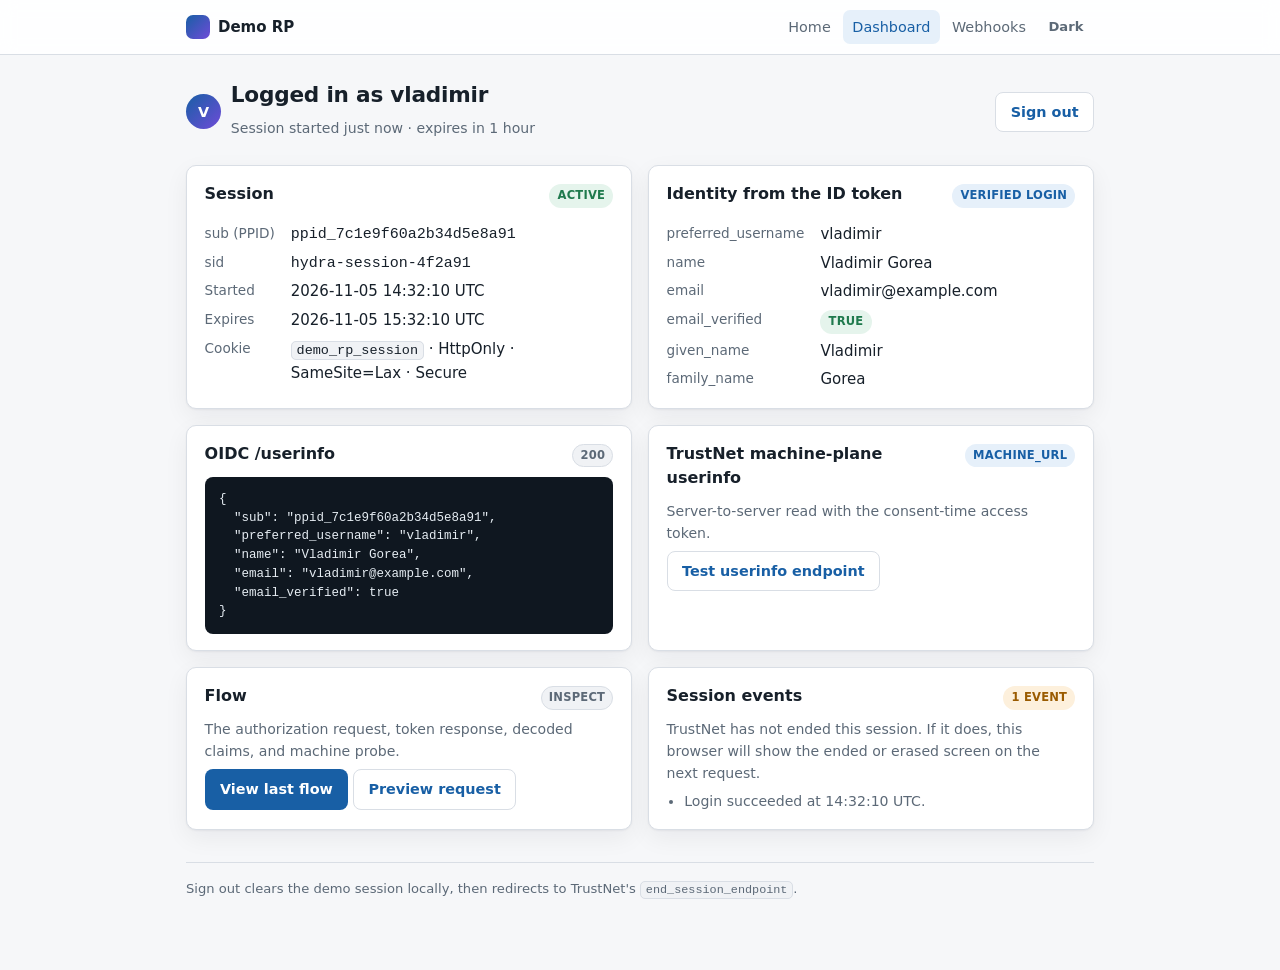
==== _DESIGN/screens/account-dashboard.html @ 82edc31d "new style and user dashboard" ====
<!doctype html>
<html lang="en" data-theme="light">
<head>
  <meta charset="utf-8">
  <meta name="viewport" content="width=device-width, initial-scale=1">
  <title>Demo RP — account</title>
  <link rel="stylesheet" href="../styles.css">
  <script src="../design.js" defer></script>
</head>
<body>
  <header class="topbar">
    <div class="topbar-inner">
      <a class="brand" href="../index.html"><span class="brand-mark" aria-hidden="true"></span> Demo RP</a>
      <nav class="nav" aria-label="Main">
        <a href="home.html">Home</a>
        <a href="account-dashboard.html" aria-current="page">Dashboard</a>
        <a href="webhook-log.html">Webhooks</a>
        <button class="btn ghost small" type="button" data-theme-toggle>Dark</button>
      </nav>
    </div>
  </header>

  <main class="wrap">
    <section class="page-head">
      <div class="row spread">
        <div class="row">
          <span class="avatar" aria-hidden="true">V</span>
          <div>
            <h1>Logged in as vladimir</h1>
            <p class="muted">Session started just now · expires in 1 hour</p>
          </div>
        </div>
        <a class="btn secondary" href="home.html">Sign out</a>
      </div>
    </section>

    <div class="grid two">
      <section class="card">
        <div class="card-head"><h2>Session</h2><span class="badge ok">active</span></div>
        <dl class="kv">
          <dt>sub (PPID)</dt><dd class="mono">ppid_7c1e9f60a2b34d5e8a91</dd>
          <dt>sid</dt><dd class="mono">hydra-session-4f2a91</dd>
          <dt>Started</dt><dd>2026-11-05 14:32:10 UTC</dd>
          <dt>Expires</dt><dd>2026-11-05 15:32:10 UTC</dd>
          <dt>Cookie</dt><dd><code>demo_rp_session</code> · HttpOnly · SameSite=Lax · Secure</dd>
        </dl>
      </section>

      <section class="card">
        <div class="card-head"><h2>Identity from the ID token</h2><span class="badge accent">verified login</span></div>
        <dl class="kv">
          <dt>preferred_username</dt><dd>vladimir</dd>
          <dt>name</dt><dd>Vladimir Gorea</dd>
          <dt>email</dt><dd>vladimir@example.com</dd>
          <dt>email_verified</dt><dd><span class="badge ok">true</span></dd>
          <dt>given_name</dt><dd>Vladimir</dd>
          <dt>family_name</dt><dd>Gorea</dd>
        </dl>
      </section>
    </div>

    <div class="grid two" style="margin-top:1rem">
      <section class="card">
        <div class="card-head"><h2>OIDC /userinfo</h2><span class="badge">200</span></div>
        <pre>{
  "sub": "ppid_7c1e9f60a2b34d5e8a91",
  "preferred_username": "vladimir",
  "name": "Vladimir Gorea",
  "email": "vladimir@example.com",
  "email_verified": true
}</pre>
      </section>

      <section class="card">
        <div class="card-head"><h2>TrustNet machine-plane userinfo</h2><span class="badge accent">MACHINE_URL</span></div>
        <p class="muted">Server-to-server read with the consent-time access token.</p>
        <button class="btn secondary" type="button" data-probe="probe-result">Test userinfo endpoint</button>
        <div id="probe-result" hidden>
          <dl class="kv" style="margin-top:.8rem">
            <dt>Request</dt><dd class="mono">GET /api/rp/v1/userinfo</dd>
            <dt>Status</dt><dd><span class="badge ok">200</span></dd>
          </dl>
          <pre>{
  "sub": "ppid_7c1e9f60a2b34d5e8a91",
  "claims": { "email": "vladimir@example.com" }
}</pre>
        </div>
      </section>
    </div>

    <div class="grid two" style="margin-top:1rem">
      <section class="card">
        <div class="card-head"><h2>Flow</h2><span class="badge">inspect</span></div>
        <p class="muted">The authorization request, token response, decoded claims, and machine probe.</p>
        <a class="btn" href="flow-result.html">View last flow</a>
        <a class="btn secondary" href="auth-preview.html">Preview request</a>
      </section>

      <section class="card">
        <div class="card-head"><h2>Session events</h2><span class="badge warn">1 event</span></div>
        <p class="muted">TrustNet has not ended this session. If it does, this browser
          will show the ended or erased screen on the next request.</p>
        <ul class="muted" style="margin:.4rem 0 0;padding-left:1.1rem">
          <li>Login succeeded at 14:32:10 UTC.</li>
        </ul>
      </section>
    </div>

    <p class="footer-note">Sign out clears the demo session locally, then redirects to
      TrustNet's <code>end_session_endpoint</code>.</p>
  </main>
</body>
</html>
---- _DESIGN/styles.css ----
:root {
  --bg: #f6f7f9;
  --surface: #ffffff;
  --surface-2: #f0f2f5;
  --border: #d9dee5;
  --text: #17202a;
  --muted: #5c6977;
  --accent: #185fa5;
  --accent-ink: #ffffff;
  --accent-soft: #e6f0fa;
  --ok: #1f7a4d;
  --ok-soft: #e5f4ec;
  --warn: #9a5b00;
  --warn-soft: #fdf0dc;
  --danger: #a12a2a;
  --danger-soft: #fbe8e8;
  --code-bg: #0f1720;
  --code-ink: #e6edf3;
  --radius: 10px;
  --shadow: 0 1px 2px rgba(16, 24, 40, 0.05), 0 8px 24px rgba(16, 24, 40, 0.06);
  --max: 940px;
}

[data-theme="dark"] {
  --bg: #0e141b;
  --surface: #161e27;
  --surface-2: #1d2731;
  --border: #2b3743;
  --text: #e8edf2;
  --muted: #9aa8b6;
  --accent: #6ea8e6;
  --accent-ink: #08131f;
  --accent-soft: #1b2c3f;
  --ok: #6fd3a0;
  --ok-soft: #183226;
  --warn: #f0c273;
  --warn-soft: #33280f;
  --danger: #f08a8a;
  --danger-soft: #3a1c1c;
  --code-bg: #070b10;
  --code-ink: #d7e1ea;
  --shadow: 0 1px 2px rgba(0, 0, 0, 0.4), 0 10px 30px rgba(0, 0, 0, 0.35);
}

* { box-sizing: border-box; }

html { color-scheme: light dark; }

body {
  margin: 0;
  background: var(--bg);
  color: var(--text);
  font: 15px/1.55 ui-sans-serif, system-ui, -apple-system, "Segoe UI", Roboto,
    "Helvetica Neue", Arial, sans-serif;
  -webkit-font-smoothing: antialiased;
}

a { color: var(--accent); text-underline-offset: 2px; }

h1 { font-size: 1.35rem; margin: 0 0 .35rem; letter-spacing: -.01em; }
h2 { font-size: 1rem; margin: 0 0 .6rem; }
h3 { font-size: .9rem; margin: 0 0 .4rem; }
p { margin: .4rem 0; }

.topbar {
  position: sticky;
  top: 0;
  z-index: 10;
  background: color-mix(in srgb, var(--surface) 88%, transparent);
  backdrop-filter: blur(8px);
  border-bottom: 1px solid var(--border);
}

.topbar-inner {
  max-width: var(--max);
  margin: 0 auto;
  padding: .65rem 1rem;
  display: flex;
  align-items: center;
  gap: 1rem;
}

.brand {
  display: inline-flex;
  align-items: center;
  gap: .5rem;
  font-weight: 700;
  color: var(--text);
  text-decoration: none;
  white-space: nowrap;
}

.brand-mark {
  width: 1.5rem;
  height: 1.5rem;
  border-radius: 7px;
  background: linear-gradient(135deg, var(--accent), #6f4bd8);
  display: inline-block;
}

.nav {
  display: flex;
  gap: .15rem;
  margin-left: auto;
  flex-wrap: wrap;
}

.nav a {
  color: var(--muted);
  text-decoration: none;
  padding: .35rem .6rem;
  border-radius: 7px;
  font-size: .9rem;
}

.nav a:hover, .nav a[aria-current="page"] {
  background: var(--accent-soft);
  color: var(--accent);
}

.wrap {
  max-width: var(--max);
  margin: 0 auto;
  padding: 1.4rem 1rem 4rem;
}

.page-head { margin: 0 0 1.2rem; }
.page-head .muted { max-width: 62ch; }

.muted { color: var(--muted); font-size: .88rem; }
.lede { max-width: 65ch; color: var(--muted); }
.hint { color: var(--muted); font-size: .82rem; margin: .1rem 0 .6rem; }
.mono { font-family: ui-monospace, SFMono-Regular, Menlo, Consolas, monospace; }
.nowrap { white-space: nowrap; }

.grid { display: grid; gap: 1rem; }
.grid.two { grid-template-columns: repeat(2, minmax(0, 1fr)); }
.grid.three { grid-template-columns: repeat(3, minmax(0, 1fr)); }

.card {
  background: var(--surface);
  border: 1px solid var(--border);
  border-radius: var(--radius);
  padding: 1rem 1.1rem;
  box-shadow: var(--shadow);
}
.card > :first-child { margin-top: 0; }
.card > :last-child { margin-bottom: 0; }

.card-head {
  display: flex;
  align-items: baseline;
  justify-content: space-between;
  gap: .75rem;
  margin-bottom: .6rem;
}
.card-head h2 { margin: 0; }

.kv { display: grid; grid-template-columns: max-content 1fr; gap: .35rem 1rem; }
.kv dt { color: var(--muted); font-size: .85rem; }
.kv dd { margin: 0; overflow-wrap: anywhere; }

.row { display: flex; gap: .6rem; align-items: center; flex-wrap: wrap; }
.spread { justify-content: space-between; }
.stack > * + * { margin-top: .75rem; }

.btn {
  display: inline-flex;
  align-items: center;
  justify-content: center;
  gap: .4rem;
  font: inherit;
  font-weight: 600;
  font-size: .9rem;
  padding: .5rem .9rem;
  border-radius: 8px;
  border: 1px solid transparent;
  background: var(--accent);
  color: var(--accent-ink);
  cursor: pointer;
  text-decoration: none;
}
.btn:hover { filter: brightness(1.07); }
.btn.secondary {
  background: var(--surface);
  color: var(--accent);
  border-color: var(--border);
}
.btn.secondary:hover { background: var(--accent-soft); }
.btn.ghost { background: transparent; color: var(--muted); border-color: transparent; }
.btn.small { padding: .3rem .6rem; font-size: .82rem; }
.btn.danger { background: var(--danger); color: #fff; }

.badge {
  display: inline-block;
  font-size: .72rem;
  font-weight: 700;
  letter-spacing: .02em;
  text-transform: uppercase;
  padding: .12rem .45rem;
  border-radius: 999px;
  background: var(--surface-2);
  color: var(--muted);
  border: 1px solid var(--border);
}
.badge.ok { background: var(--ok-soft); color: var(--ok); border-color: transparent; }
.badge.warn { background: var(--warn-soft); color: var(--warn); border-color: transparent; }
.badge.danger { background: var(--danger-soft); color: var(--danger); border-color: transparent; }
.badge.accent { background: var(--accent-soft); color: var(--accent); border-color: transparent; }

pre, .code {
  background: var(--code-bg);
  color: var(--code-ink);
  padding: .8rem .9rem;
  border-radius: 8px;
  overflow: auto;
  font: 12.5px/1.5 ui-monospace, SFMono-Regular, Menlo, Consolas, monospace;
  margin: .5rem 0 0;
}
code { font-family: ui-monospace, SFMono-Regular, Menlo, Consolas, monospace; font-size: .9em; }
:not(pre) > code {
  background: var(--surface-2);
  border: 1px solid var(--border);
  border-radius: 5px;
  padding: .05rem .3rem;
}

.notice {
  border-left: 3px solid var(--accent);
  background: var(--accent-soft);
  color: var(--text);
  padding: .6rem .8rem;
  border-radius: 0 7px 7px 0;
  font-size: .9rem;
}
.notice.warn { border-color: var(--warn); background: var(--warn-soft); }
.notice.danger { border-color: var(--danger); background: var(--danger-soft); }

fieldset {
  border: 1px solid var(--border);
  border-radius: var(--radius);
  padding: .75rem .9rem;
  margin: 0;
}
legend { font-size: .82rem; font-weight: 700; color: var(--muted); padding: 0 .35rem; }

.checks { display: grid; grid-template-columns: repeat(auto-fill, minmax(11rem, 1fr)); gap: .2rem .9rem; }
.check { display: flex; gap: .45rem; align-items: center; font-size: .88rem; }
.check input { width: auto; margin: 0; }

label { font-size: .85rem; font-weight: 600; }
textarea, input[type="text"] {
  width: 100%;
  padding: .55rem .65rem;
  border: 1px solid var(--border);
  border-radius: 8px;
  background: var(--surface);
  color: var(--text);
  font: inherit;
  font-size: .88rem;
  margin-top: .3rem;
}
textarea { resize: vertical; }
:focus-visible { outline: 2px solid var(--accent); outline-offset: 2px; }

.sr-only {
  position: absolute;
  width: 1px;
  height: 1px;
  padding: 0;
  margin: -1px;
  overflow: hidden;
  clip: rect(0, 0, 0, 0);
  white-space: nowrap;
  border: 0;
}

table { width: 100%; border-collapse: collapse; font-size: .85rem; }
th, td { text-align: left; padding: .5rem .4rem; border-bottom: 1px solid var(--border); vertical-align: top; }
th { color: var(--muted); font-size: .75rem; text-transform: uppercase; letter-spacing: .03em; }
tbody tr:last-child td { border-bottom: 0; }

.empty {
  text-align: center;
  color: var(--muted);
  padding: 2rem 1rem;
  border: 1px dashed var(--border);
  border-radius: var(--radius);
}

.catalogue { display: grid; grid-template-columns: repeat(auto-fill, minmax(250px, 1fr)); gap: 1rem; }
.catalogue .card h2 { font-size: 1rem; }
.catalogue .card p { margin: 0; }
.catalogue a.card { color: inherit; text-decoration: none; display: block; }
.catalogue a.card:hover { border-color: var(--accent); }

.hero { padding: 1rem 0 .4rem; }
.hero h1 { font-size: 1.6rem; }
.hero p { max-width: 65ch; color: var(--muted); }

.avatar {
  width: 2.2rem;
  height: 2.2rem;
  border-radius: 50%;
  background: linear-gradient(135deg, var(--accent), #6f4bd8);
  color: #fff;
  display: inline-flex;
  align-items: center;
  justify-content: center;
  font-weight: 700;
  font-size: .9rem;
}

.dl-inline { display: flex; flex-wrap: wrap; gap: .4rem; }
.pill {
  display: inline-block;
  background: var(--surface-2);
  border: 1px solid var(--border);
  border-radius: 999px;
  padding: .1rem .5rem;
  font-size: .78rem;
}

.footer-note {
  margin-top: 2rem;
  padding-top: 1rem;
  border-top: 1px solid var(--border);
  color: var(--muted);
  font-size: .82rem;
}

/* Home screen — indigo workbench */

.home-shell {
  --hp-accent: #4f46e5;
  --hp-accent-2: #6366f1;
  --hp-accent-3: #8b5cf6;
  --hp-accent-soft: #eef2ff;
  --hp-accent-border: #c7d2fe;
  --hp-accent-ink: #312e81;
  --hp-card: #ffffff;
  --hp-soft: #f8fafc;
  --hp-page: #f8fafc;
  --hp-border: #e2e8f0;
  --hp-border-strong: #cbd5e1;
  --hp-text: #0f172a;
  --hp-muted: #64748b;
  --hp-code-bg: #020617;
  --hp-code-bar: #0f172a;
  --hp-code-border: #1e293b;
  --hp-code-text: #c7d2fe;
  --hp-shadow: 0 1px 2px rgba(15, 23, 42, .04), 0 12px 32px -14px rgba(79, 70, 229, .28);
  --hp-radius: 16px;
  background:
    radial-gradient(38rem 30rem at 82% -6%, color-mix(in srgb, var(--hp-accent-2) 18%, transparent), transparent 70%),
    radial-gradient(34rem 26rem at -8% 38%, color-mix(in srgb, var(--hp-accent-3) 14%, transparent), transparent 70%),
    radial-gradient(30rem 24rem at 92% 92%, color-mix(in srgb, #0ea5e9 12%, transparent), transparent 70%),
    var(--hp-page);
  background-attachment: fixed;
}

[data-theme="dark"] .home-shell {
  --hp-accent: #818cf8;
  --hp-accent-2: #a5b4fc;
  --hp-accent-3: #c4b5fd;
  --hp-accent-soft: #1e1b4b;
  --hp-accent-border: #3730a3;
  --hp-accent-ink: #e0e7ff;
  --hp-card: #111827;
  --hp-soft: #0f172a;
  --hp-page: #0b1220;
  --hp-border: #263244;
  --hp-border-strong: #37465a;
  --hp-text: #e8edf2;
  --hp-muted: #94a3b8;
  --hp-shadow: 0 1px 2px rgba(0, 0, 0, .45), 0 18px 42px -18px rgba(0, 0, 0, .7);
}

.home-shell .topbar {
  background: color-mix(in srgb, var(--hp-card) 84%, transparent);
  border-bottom-color: var(--hp-border);
}
.home-shell .topbar-inner,
.home-shell .wrap { max-width: 980px; }
.home-shell .brand { color: var(--hp-text); }
.home-shell .brand-mark {
  background: linear-gradient(135deg, var(--hp-accent), var(--hp-accent-3));
  box-shadow: 0 6px 16px -4px color-mix(in srgb, var(--hp-accent) 55%, transparent);
}
.home-shell .nav a { color: var(--hp-muted); }
.home-shell .nav a:hover { background: var(--hp-soft); color: var(--hp-text); }
.home-shell .nav a[aria-current="page"] {
  background: var(--hp-accent-soft);
  color: var(--hp-accent);
  border: 1px solid var(--hp-accent-border);
}
.home-shell .btn.ghost { color: var(--hp-muted); }
.home-shell .btn.ghost:hover { background: var(--hp-soft); color: var(--hp-text); }

.home-page { padding-top: 2.4rem; }
.home-page .page-head { margin-bottom: 2rem; }
.home-page .eyebrow {
  display: flex;
  align-items: center;
  gap: .55rem;
  margin: 0 0 .55rem;
  color: var(--hp-accent);
  font: 600 .72rem/1.3 ui-monospace, SFMono-Regular, Menlo, Consolas, monospace;
  letter-spacing: .09em;
  text-transform: uppercase;
}
.home-page .eyebrow::before {
  content: "";
  width: .5rem;
  height: .5rem;
  border-radius: 50%;
  background: #10b981;
  box-shadow: 0 0 0 4px color-mix(in srgb, #10b981 20%, transparent);
}
.home-page h1 {
  margin: 0 0 .65rem;
  font-size: 2rem;
  font-weight: 800;
  letter-spacing: -.03em;
  color: var(--hp-text);
}
.home-page .lede {
  max-width: 760px;
  margin: 0 0 1rem;
  color: var(--hp-muted);
  font-size: .95rem;
  line-height: 1.65;
}

.home-page .meta-pills {
  display: flex;
  flex-wrap: wrap;
  align-items: center;
  gap: .5rem;
  margin: 0 0 1rem;
  padding: .75rem;
  background: var(--hp-card);
  border: 1px solid var(--hp-border);
  border-radius: 12px;
  box-shadow: 0 1px 2px rgba(15, 23, 42, .04);
}
.home-page .meta-pill {
  display: inline-flex;
  align-items: center;
  gap: .45rem;
  padding: .28rem .6rem;
  background: var(--hp-soft);
  border: 1px solid var(--hp-border);
  border-radius: 7px;
}
.home-page .meta-label { color: var(--hp-muted); font-weight: 600; font-size: .72rem; }
.home-page .meta-pill code {
  padding: 0;
  border: 0;
  background: transparent;
  color: var(--hp-accent-ink);
  font-size: .72rem;
}
.home-page .meta-sep { color: var(--hp-border-strong); }

.home-page .notice {
  display: flex;
  align-items: center;
  gap: .7rem;
  margin: 0;
  padding: .8rem 1rem;
  border: 1px solid var(--hp-accent-border);
  background: linear-gradient(90deg, var(--hp-accent-soft), var(--hp-soft) 60%, var(--hp-accent-soft));
  color: var(--hp-text);
  border-radius: 12px;
  font-size: .86rem;
}
.home-page .notice-icon {
  flex: 0 0 auto;
  display: inline-flex;
  align-items: center;
  justify-content: center;
  width: 1.6rem;
  height: 1.6rem;
  border-radius: 8px;
  background: var(--hp-accent);
  color: #fff;
  font: 700 .8rem/1 ui-serif, Georgia, serif;
}

.home-page .panel {
  position: relative;
  background: var(--hp-card);
  border: 1px solid var(--hp-border);
  border-radius: var(--hp-radius);
  padding: 1.15rem 1.35rem 1.3rem;
  box-shadow: var(--hp-shadow);
  transition: border-color .2s ease;
}
.home-page .panel:hover { border-color: var(--hp-border-strong); }
.home-page .panel-head {
  display: flex;
  align-items: center;
  justify-content: space-between;
  gap: 1rem;
  margin: 0 0 .55rem;
  padding: 0 0 .7rem;
  border-bottom: 1px solid var(--hp-border);
}
.home-page .panel-title {
  display: flex;
  align-items: center;
  gap: .55rem;
  font-size: .76rem;
  font-weight: 800;
  letter-spacing: .09em;
  text-transform: uppercase;
  color: var(--hp-text);
}
.home-page .panel-title::before {
  content: "";
  width: .28rem;
  height: 1rem;
  border-radius: 999px;
  background: var(--hp-accent);
}
.home-page .panel-badge,
.home-page .panel-meta {
  font: 500 .68rem/1 ui-monospace, SFMono-Regular, Menlo, Consolas, monospace;
}
.home-page .panel-badge {
  padding: .28rem .45rem;
  border-radius: 6px;
  background: var(--hp-accent-soft);
  border: 1px solid var(--hp-accent-border);
  color: var(--hp-accent);
}
.home-page .panel-meta { color: var(--hp-muted); }
.home-page .hint { margin: .1rem 0 .9rem; color: var(--hp-muted); font-size: .8rem; }

.home-page .tile {
  display: flex;
  align-items: center;
  gap: .6rem;
  padding: .6rem .7rem;
  border: 1px solid var(--hp-border);
  border-radius: 9px;
  background: var(--hp-soft);
  color: var(--hp-text);
  font-family: ui-monospace, SFMono-Regular, Menlo, Consolas, monospace;
  font-size: .76rem;
  font-weight: 500;
  cursor: pointer;
  transition: background-color .15s ease, border-color .15s ease, color .15s ease;
}
.home-page .tile:hover {
  border-color: var(--hp-accent-border);
  background: color-mix(in srgb, var(--hp-accent-soft) 55%, var(--hp-card));
}
.home-page .tile:has(input:checked) {
  border-color: var(--hp-accent-border);
  background: color-mix(in srgb, var(--hp-accent-soft) 78%, var(--hp-card));
  color: var(--hp-accent-ink);
  font-weight: 600;
}
.home-page .tile input[type="checkbox"] {
  appearance: none;
  -webkit-appearance: none;
  flex: 0 0 auto;
  display: inline-grid;
  place-content: center;
  width: 1rem;
  height: 1rem;
  margin: 0;
  border: 1.5px solid var(--hp-border-strong);
  border-radius: 4px;
  background: var(--hp-card);
  cursor: pointer;
  transition: background-color .15s ease, border-color .15s ease;
}
.home-page .tile input[type="checkbox"]::before {
  content: "";
  width: .55rem;
  height: .55rem;
  transform: scale(0);
  transition: transform .12s ease-in-out;
  clip-path: polygon(14% 44%, 0 65%, 50% 100%, 100% 16%, 80% 0%, 43% 62%);
  background: #fff;
}
.home-page .tile input[type="checkbox"]:checked {
  background: var(--hp-accent);
  border-color: var(--hp-accent);
}
.home-page .tile input[type="checkbox"]:checked::before { transform: scale(1); }
.home-page .tile input[type="checkbox"]:focus-visible {
  outline: 2px solid var(--hp-accent);
  outline-offset: 2px;
}
.home-page .tile > span { min-width: 0; overflow-wrap: anywhere; }
.home-page .claim-grid { grid-template-columns: repeat(4, minmax(0, 1fr)); gap: .6rem; }
.home-page .req {
  flex: 0 0 auto;
  font-family: ui-sans-serif, system-ui, sans-serif;
  font-size: .56rem;
  font-weight: 800;
  letter-spacing: .05em;
  text-transform: uppercase;
  color: var(--hp-accent);
  background: color-mix(in srgb, var(--hp-accent) 14%, transparent);
  padding: .22rem .35rem;
  border-radius: 4px;
}

.home-page .code-card {
  background: var(--hp-card);
  border: 1px solid var(--hp-border);
  border-radius: var(--hp-radius);
  padding: 1.15rem 1.35rem 1.3rem;
  box-shadow: var(--hp-shadow);
}
.home-page .code-card-head {
  display: flex;
  align-items: flex-start;
  justify-content: space-between;
  gap: 1rem;
  margin-bottom: .75rem;
}
.home-page .code-card-head label {
  display: flex;
  flex-wrap: wrap;
  align-items: center;
  gap: .35rem;
  margin: 0;
  color: var(--hp-text);
  font-size: .8rem;
  font-weight: 600;
}
.home-page .code-card-head code {
  padding: .12rem .35rem;
  border-radius: 5px;
  background: var(--hp-accent-soft);
  border: 1px solid var(--hp-accent-border);
  color: var(--hp-accent);
  font-size: .7rem;
}
.home-page .code-card-head .panel-meta { position: static; flex: 0 0 auto; }
.home-page .code-window {
  overflow: hidden;
  border: 1px solid var(--hp-code-border);
  border-radius: 12px;
  background: var(--hp-code-bg);
}
.home-page .code-window-bar {
  display: flex;
  align-items: center;
  justify-content: space-between;
  gap: 1rem;
  padding: .45rem .85rem;
  background: var(--hp-code-bar);
  border-bottom: 1px solid var(--hp-code-border);
  color: #94a3b8;
  font: 500 .68rem/1.2 ui-monospace, SFMono-Regular, Menlo, Consolas, monospace;
}
.home-page .code-dots { display: inline-flex; align-items: center; gap: .32rem; }
.home-page .code-dots i { width: .52rem; height: .52rem; border-radius: 50%; display: inline-block; }
.home-page .code-dots .dot-red { background: #fb7185; }
.home-page .code-dots .dot-amber { background: #fbbf24; }
.home-page .code-dots .dot-green { background: #34d399; }
.home-page .code-file { margin-left: .45rem; color: #cbd5e1; }
.home-page .code-enc { color: #64748b; }
.home-page .code-body { display: flex; align-items: stretch; }
.home-page .code-gutter {
  display: flex;
  flex-direction: column;
  gap: .22rem;
  min-width: 2.2rem;
  padding: .75rem .5rem;
  border-right: 1px solid var(--hp-code-border);
  background: color-mix(in srgb, var(--hp-code-bar) 55%, transparent);
  color: #475569;
  font: 400 .72rem/1.2 ui-monospace, SFMono-Regular, Menlo, Consolas, monospace;
  text-align: right;
  user-select: none;
}
.home-page .code-body textarea {
  flex: 1;
  min-height: 6rem;
  margin: 0;
  padding: .75rem .8rem;
  border: 0;
  border-radius: 0;
  background: transparent;
  color: var(--hp-code-text);
  font: 400 .75rem/1.5 ui-monospace, SFMono-Regular, Menlo, Consolas, monospace;
  resize: vertical;
}
.home-page .code-body textarea::placeholder { color: #64748b; }
.home-page .code-body textarea:focus-visible { outline: 2px solid var(--hp-accent); outline-offset: -2px; }

.home-page .actions { display: flex; flex-wrap: wrap; gap: .7rem; padding-top: .2rem; }
.home-page .btn.btn-lg { padding: .68rem 1.35rem; border-radius: 12px; font-size: .86rem; }
.home-page .btn.btn-primary {
  background: linear-gradient(135deg, var(--hp-accent), var(--hp-accent-2) 55%, var(--hp-accent-3));
  color: #fff;
  border-color: transparent;
  box-shadow: 0 10px 22px -8px color-mix(in srgb, var(--hp-accent) 65%, transparent);
  transition: transform .15s ease, filter .15s ease, box-shadow .15s ease;
}
.home-page .btn.btn-primary:hover { filter: brightness(1.06); transform: translateY(-1px); }
.home-page .btn.btn-primary:active { transform: translateY(0); }
[data-theme="dark"] .home-page .btn.btn-primary {
  background: linear-gradient(135deg, #4f46e5, #6366f1 55%, #7c3aed);
  box-shadow: 0 10px 24px -10px rgba(79, 70, 229, .85);
}
.home-page .btn.secondary.btn-lg {
  background: var(--hp-card);
  color: var(--hp-text);
  border: 1px solid var(--hp-border-strong);
  box-shadow: 0 1px 2px rgba(15, 23, 42, .05);
}
.home-page .btn.secondary.btn-lg:hover {
  background: var(--hp-soft);
  color: var(--hp-accent);
  border-color: var(--hp-accent-border);
}
.home-page .btn svg { width: 1.05rem; height: 1.05rem; flex: 0 0 auto; }

.home-page .footer-note {
  margin-top: 2.6rem;
  padding-top: 1.3rem;
  border-top: 1px solid var(--hp-border);
  color: var(--hp-muted);
  font-size: .8rem;
}
.home-page .footer-note a { color: var(--hp-accent); font-weight: 600; text-decoration: none; }
.home-page .footer-note a:hover { text-decoration: underline; }

@media (max-width: 720px) {
  .grid.two, .grid.three { grid-template-columns: 1fr; }
  .topbar-inner { flex-wrap: wrap; }
  .nav { margin-left: 0; width: 100%; }
  .home-page h1 { font-size: 1.7rem; }
  .home-page .claim-grid { grid-template-columns: repeat(2, minmax(0, 1fr)); }
  .home-page .panel-head { flex-wrap: wrap; }
  .home-page .code-card-head { flex-direction: column; }
}

@media (max-width: 400px) {
  .home-page .claim-grid { grid-template-columns: 1fr; }
}
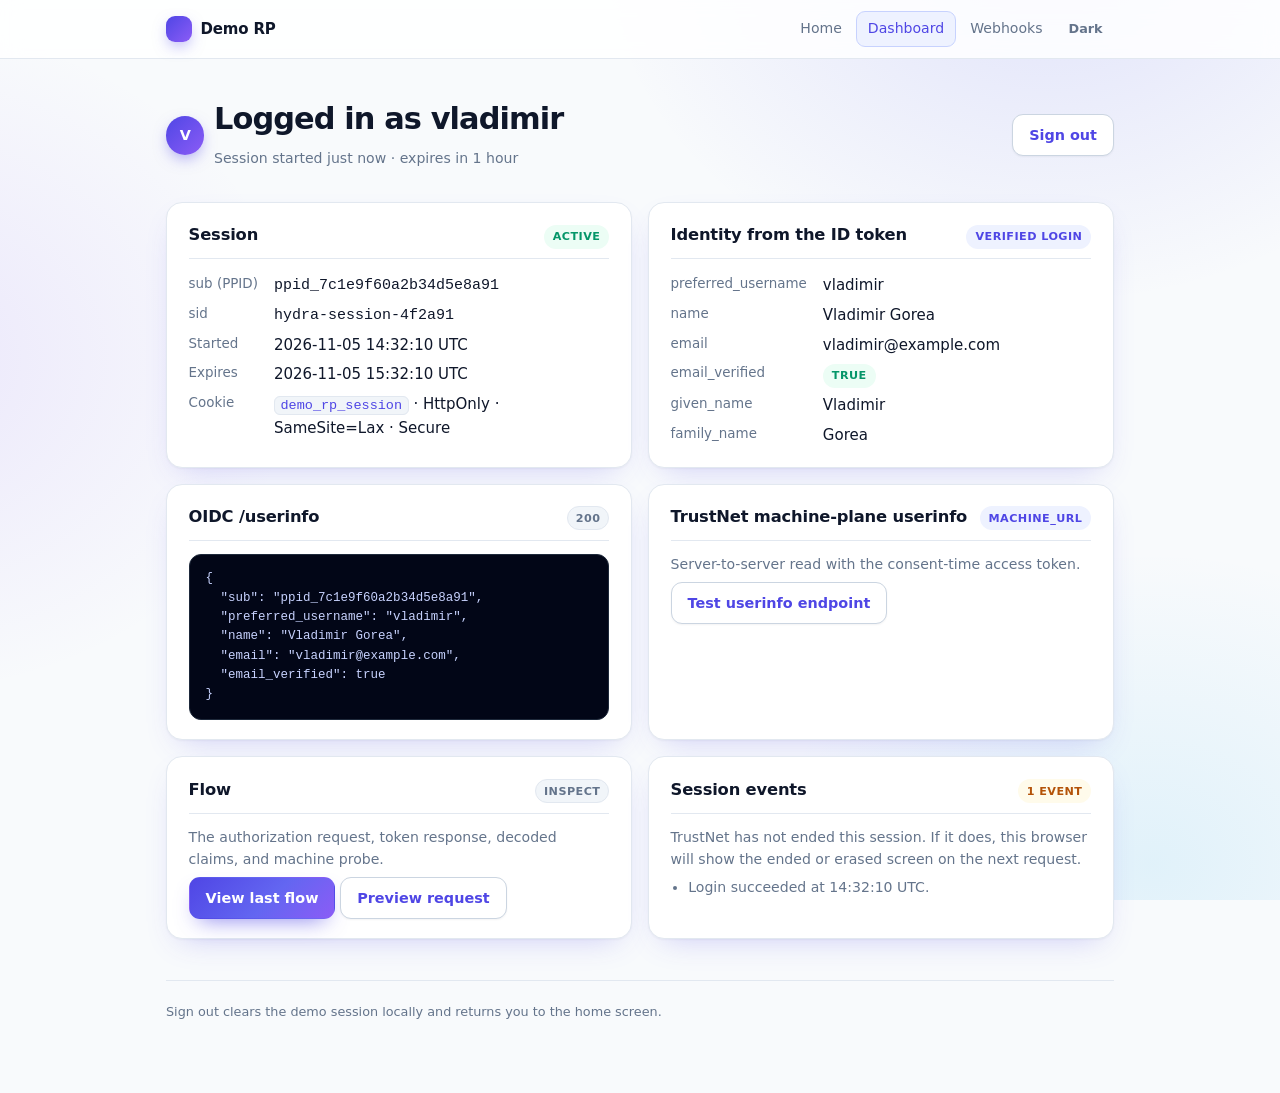
==== commit 34529475: "make logout local and return home" ====
--- a/_DESIGN/screens/account-dashboard.html
+++ b/_DESIGN/screens/account-dashboard.html
@@ -106,8 +106,8 @@
       </section>
     </div>
 
-    <p class="footer-note">Sign out clears the demo session locally, then redirects to
-      TrustNet's <code>end_session_endpoint</code>.</p>
+    <p class="footer-note">Sign out clears the demo session locally and returns you to
+      the home screen.</p>
   </main>
 </body>
 </html>
--- a/_DESIGN/styles.css
+++ b/_DESIGN/styles.css
@@ -1,80 +1,110 @@
 :root {
-  --bg: #f6f7f9;
+  --bg: #f8fafc;
   --surface: #ffffff;
-  --surface-2: #f0f2f5;
-  --border: #d9dee5;
-  --text: #17202a;
-  --muted: #5c6977;
-  --accent: #185fa5;
+  --surface-2: #f1f5f9;
+  --border: #e2e8f0;
+  --border-strong: #cbd5e1;
+  --text: #0f172a;
+  --muted: #64748b;
+  --accent: #4f46e5;
+  --accent-2: #6366f1;
+  --accent-3: #8b5cf6;
+  --accent-soft: #eef2ff;
+  --accent-border: #c7d2fe;
+  --accent-deep: #312e81;
+  --accent-text: #4f46e5;
   --accent-ink: #ffffff;
-  --accent-soft: #e6f0fa;
-  --ok: #1f7a4d;
-  --ok-soft: #e5f4ec;
-  --warn: #9a5b00;
-  --warn-soft: #fdf0dc;
-  --danger: #a12a2a;
-  --danger-soft: #fbe8e8;
-  --code-bg: #0f1720;
-  --code-ink: #e6edf3;
-  --radius: 10px;
-  --shadow: 0 1px 2px rgba(16, 24, 40, 0.05), 0 8px 24px rgba(16, 24, 40, 0.06);
-  --max: 940px;
+  --ok: #059669;
+  --ok-soft: #ecfdf5;
+  --warn: #b45309;
+  --warn-soft: #fffbeb;
+  --danger: #dc2626;
+  --danger-soft: #fef2f2;
+  --code-bg: #020617;
+  --code-bar: #0f172a;
+  --code-border: #1e293b;
+  --code-ink: #c7d2fe;
+  --btn-bg: linear-gradient(135deg, #4f46e5, #6366f1 55%, #8b5cf6);
+  --btn-ink: #ffffff;
+  --btn-shadow: 0 10px 22px -10px rgba(79, 70, 229, .7);
+  --radius: 16px;
+  --radius-sm: 9px;
+  --shadow: 0 1px 2px rgba(15, 23, 42, .04), 0 12px 32px -14px rgba(79, 70, 229, .28);
+  --max: 980px;
 }
 
 [data-theme="dark"] {
-  --bg: #0e141b;
-  --surface: #161e27;
-  --surface-2: #1d2731;
-  --border: #2b3743;
+  --bg: #0b1220;
+  --surface: #111827;
+  --surface-2: #0f172a;
+  --border: #263244;
+  --border-strong: #37465a;
   --text: #e8edf2;
-  --muted: #9aa8b6;
-  --accent: #6ea8e6;
-  --accent-ink: #08131f;
-  --accent-soft: #1b2c3f;
+  --muted: #94a3b8;
+  --accent: #818cf8;
+  --accent-2: #a5b4fc;
+  --accent-3: #c4b5fd;
+  --accent-soft: #1e1b4b;
+  --accent-border: #3730a3;
+  --accent-deep: #e0e7ff;
+  --accent-text: #a5b4fc;
+  --accent-ink: #0b1220;
   --ok: #6fd3a0;
   --ok-soft: #183226;
   --warn: #f0c273;
   --warn-soft: #33280f;
   --danger: #f08a8a;
   --danger-soft: #3a1c1c;
-  --code-bg: #070b10;
-  --code-ink: #d7e1ea;
-  --shadow: 0 1px 2px rgba(0, 0, 0, 0.4), 0 10px 30px rgba(0, 0, 0, 0.35);
+  --code-bg: #020617;
+  --code-bar: #0b1220;
+  --code-border: #1e293b;
+  --code-ink: #c7d2fe;
+  --btn-bg: linear-gradient(135deg, #4f46e5, #6366f1 55%, #7c3aed);
+  --btn-ink: #ffffff;
+  --btn-shadow: 0 10px 24px -10px rgba(79, 70, 229, .85);
+  --shadow: 0 1px 2px rgba(0, 0, 0, .45), 0 18px 42px -18px rgba(0, 0, 0, .7);
 }
 
 * { box-sizing: border-box; }
+
+[hidden] { display: none !important; }
 
 html { color-scheme: light dark; }
 
 body {
   margin: 0;
-  background: var(--bg);
+  background:
+    radial-gradient(40rem 32rem at 82% -6%, color-mix(in srgb, var(--accent-2) 16%, transparent), transparent 70%),
+    radial-gradient(36rem 30rem at -8% 40%, color-mix(in srgb, var(--accent-3) 12%, transparent), transparent 70%),
+    radial-gradient(34rem 28rem at 90% 96%, color-mix(in srgb, #0ea5e9 10%, transparent), transparent 70%),
+    var(--bg);
+  background-attachment: fixed;
   color: var(--text);
   font: 15px/1.55 ui-sans-serif, system-ui, -apple-system, "Segoe UI", Roboto,
     "Helvetica Neue", Arial, sans-serif;
   -webkit-font-smoothing: antialiased;
 }
 
-a { color: var(--accent); text-underline-offset: 2px; }
-
-h1 { font-size: 1.35rem; margin: 0 0 .35rem; letter-spacing: -.01em; }
-h2 { font-size: 1rem; margin: 0 0 .6rem; }
-h3 { font-size: .9rem; margin: 0 0 .4rem; }
+a { color: var(--accent-text); text-underline-offset: 2px; }
+
+h1 { font-size: 1.55rem; margin: 0 0 .4rem; letter-spacing: -.02em; }
+h2 { font-size: 1.02rem; margin: 0 0 .6rem; letter-spacing: -.01em; }
+h3 { font-size: .92rem; margin: 0 0 .4rem; }
 p { margin: .4rem 0; }
 
 .topbar {
   position: sticky;
   top: 0;
   z-index: 10;
-  background: color-mix(in srgb, var(--surface) 88%, transparent);
-  backdrop-filter: blur(8px);
+  background: color-mix(in srgb, var(--surface) 84%, transparent);
+  backdrop-filter: blur(10px);
   border-bottom: 1px solid var(--border);
 }
 
 .topbar-inner {
   max-width: var(--max);
   margin: 0 auto;
-  padding: .65rem 1rem;
+  padding: .7rem 1rem;
   display: flex;
   align-items: center;
   gap: 1rem;
@@ -83,24 +113,26 @@
 .brand {
   display: inline-flex;
   align-items: center;
-  gap: .5rem;
-  font-weight: 700;
+  gap: .55rem;
+  font-weight: 800;
+  letter-spacing: -.01em;
   color: var(--text);
   text-decoration: none;
   white-space: nowrap;
 }
 
 .brand-mark {
-  width: 1.5rem;
-  height: 1.5rem;
-  border-radius: 7px;
-  background: linear-gradient(135deg, var(--accent), #6f4bd8);
+  width: 1.6rem;
+  height: 1.6rem;
+  border-radius: 9px;
+  background: linear-gradient(135deg, var(--accent), var(--accent-3));
+  box-shadow: 0 6px 16px -4px color-mix(in srgb, var(--accent) 55%, transparent);
   display: inline-block;
 }
 
 .nav {
   display: flex;
-  gap: .15rem;
+  gap: .2rem;
   margin-left: auto;
   flex-wrap: wrap;
 }
@@ -108,28 +140,39 @@
 .nav a {
   color: var(--muted);
   text-decoration: none;
-  padding: .35rem .6rem;
-  border-radius: 7px;
-  font-size: .9rem;
-}
-
-.nav a:hover, .nav a[aria-current="page"] {
+  padding: .38rem .65rem;
+  border: 1px solid transparent;
+  border-radius: var(--radius-sm);
+  font-size: .88rem;
+  font-weight: 500;
+}
+
+.nav a:hover {
+  background: var(--surface-2);
+  color: var(--text);
+}
+
+.nav a[aria-current="page"] {
   background: var(--accent-soft);
-  color: var(--accent);
+  color: var(--accent-text);
+  border-color: var(--accent-border);
 }
 
 .wrap {
   max-width: var(--max);
   margin: 0 auto;
-  padding: 1.4rem 1rem 4rem;
-}
-
-.page-head { margin: 0 0 1.2rem; }
-.page-head .muted { max-width: 62ch; }
+  padding: 2.2rem 1rem 4rem;
+}
+
+.page-head { margin: 0 0 1.6rem; }
+.page-head h1 { font-size: 1.9rem; font-weight: 800; letter-spacing: -.03em; }
+.page-head .muted { max-width: 72ch; }
+
+.hero { padding: .4rem 0 1.4rem; }
+.hero h1 { font-size: 2.1rem; font-weight: 800; letter-spacing: -.03em; }
+.hero p { max-width: 65ch; color: var(--muted); }
 
 .muted { color: var(--muted); font-size: .88rem; }
-.lede { max-width: 65ch; color: var(--muted); }
-.hint { color: var(--muted); font-size: .82rem; margin: .1rem 0 .6rem; }
 .mono { font-family: ui-monospace, SFMono-Regular, Menlo, Consolas, monospace; }
 .nowrap { white-space: nowrap; }
 
@@ -141,9 +184,11 @@
   background: var(--surface);
   border: 1px solid var(--border);
   border-radius: var(--radius);
-  padding: 1rem 1.1rem;
+  padding: 1.2rem 1.35rem;
   box-shadow: var(--shadow);
-}
+  transition: border-color .2s ease;
+}
+.card:hover { border-color: var(--border-strong); }
 .card > :first-child { margin-top: 0; }
 .card > :last-child { margin-bottom: 0; }
 
@@ -152,12 +197,14 @@
   align-items: baseline;
   justify-content: space-between;
   gap: .75rem;
-  margin-bottom: .6rem;
+  margin-bottom: .8rem;
+  padding-bottom: .6rem;
+  border-bottom: 1px solid var(--border);
 }
 .card-head h2 { margin: 0; }
 
-.kv { display: grid; grid-template-columns: max-content 1fr; gap: .35rem 1rem; }
-.kv dt { color: var(--muted); font-size: .85rem; }
+.kv { display: grid; grid-template-columns: max-content 1fr; gap: .4rem 1rem; }
+.kv dt { color: var(--muted); font-size: .84rem; }
 .kv dd { margin: 0; overflow-wrap: anywhere; }
 
 .row { display: flex; gap: .6rem; align-items: center; flex-wrap: wrap; }
@@ -168,36 +215,53 @@
   display: inline-flex;
   align-items: center;
   justify-content: center;
-  gap: .4rem;
+  gap: .45rem;
   font: inherit;
   font-weight: 600;
   font-size: .9rem;
-  padding: .5rem .9rem;
-  border-radius: 8px;
+  padding: .55rem 1rem;
+  border-radius: 11px;
   border: 1px solid transparent;
-  background: var(--accent);
-  color: var(--accent-ink);
+  background: var(--btn-bg);
+  color: var(--btn-ink);
   cursor: pointer;
   text-decoration: none;
-}
-.btn:hover { filter: brightness(1.07); }
+  box-shadow: var(--btn-shadow);
+  transition: transform .15s ease, filter .15s ease, box-shadow .15s ease,
+    background-color .15s ease, border-color .15s ease;
+}
+.btn:hover { filter: brightness(1.06); transform: translateY(-1px); }
+.btn:active { transform: translateY(0); }
 .btn.secondary {
   background: var(--surface);
-  color: var(--accent);
-  border-color: var(--border);
-}
-.btn.secondary:hover { background: var(--accent-soft); }
-.btn.ghost { background: transparent; color: var(--muted); border-color: transparent; }
-.btn.small { padding: .3rem .6rem; font-size: .82rem; }
-.btn.danger { background: var(--danger); color: #fff; }
+  color: var(--accent-text);
+  border-color: var(--border-strong);
+  box-shadow: 0 1px 2px rgba(15, 23, 42, .05);
+}
+.btn.secondary:hover {
+  background: var(--accent-soft);
+  color: var(--accent-text);
+  border-color: var(--accent-border);
+}
+.btn.ghost {
+  background: transparent;
+  color: var(--muted);
+  border-color: transparent;
+  box-shadow: none;
+}
+.btn.ghost:hover { background: var(--surface-2); color: var(--text); }
+.btn.small { padding: .34rem .65rem; font-size: .8rem; border-radius: 9px; }
+.btn.danger { background: var(--danger); color: #fff; box-shadow: none; }
+.btn-lg { padding: .7rem 1.4rem; border-radius: 12px; font-size: .88rem; }
+.btn svg { width: 1.05rem; height: 1.05rem; flex: 0 0 auto; }
 
 .badge {
   display: inline-block;
-  font-size: .72rem;
+  font-size: .7rem;
   font-weight: 700;
-  letter-spacing: .02em;
+  letter-spacing: .04em;
   text-transform: uppercase;
-  padding: .12rem .45rem;
+  padding: .15rem .5rem;
   border-radius: 999px;
   background: var(--surface-2);
   color: var(--muted);
@@ -206,54 +270,77 @@
 .badge.ok { background: var(--ok-soft); color: var(--ok); border-color: transparent; }
 .badge.warn { background: var(--warn-soft); color: var(--warn); border-color: transparent; }
 .badge.danger { background: var(--danger-soft); color: var(--danger); border-color: transparent; }
-.badge.accent { background: var(--accent-soft); color: var(--accent); border-color: transparent; }
+.badge.accent { background: var(--accent-soft); color: var(--accent-text); border-color: transparent; }
 
 pre, .code {
   background: var(--code-bg);
   color: var(--code-ink);
-  padding: .8rem .9rem;
-  border-radius: 8px;
+  padding: .9rem 1rem;
+  border-radius: 12px;
+  border: 1px solid var(--code-border);
   overflow: auto;
-  font: 12.5px/1.5 ui-monospace, SFMono-Regular, Menlo, Consolas, monospace;
-  margin: .5rem 0 0;
+  font: 12.5px/1.55 ui-monospace, SFMono-Regular, Menlo, Consolas, monospace;
+  margin: .6rem 0 0;
 }
 code { font-family: ui-monospace, SFMono-Regular, Menlo, Consolas, monospace; font-size: .9em; }
 :not(pre) > code {
   background: var(--surface-2);
   border: 1px solid var(--border);
-  border-radius: 5px;
-  padding: .05rem .3rem;
+  border-radius: 6px;
+  padding: .08rem .35rem;
+  color: var(--accent-text);
 }
 
 .notice {
-  border-left: 3px solid var(--accent);
-  background: var(--accent-soft);
-  color: var(--text);
-  padding: .6rem .8rem;
-  border-radius: 0 7px 7px 0;
-  font-size: .9rem;
-}
-.notice.warn { border-color: var(--warn); background: var(--warn-soft); }
-.notice.danger { border-color: var(--danger); background: var(--danger-soft); }
+  display: flex;
+  align-items: center;
+  flex-wrap: wrap;
+  gap: .7rem;
+  border: 1px solid var(--accent-border);
+  background: linear-gradient(90deg, var(--accent-soft), var(--surface-2) 60%, var(--accent-soft));
+  color: var(--text);
+  padding: .8rem 1rem;
+  border-radius: 12px;
+  font-size: .88rem;
+  box-shadow: 0 1px 2px rgba(15, 23, 42, .04);
+}
+.notice.warn {
+  border-color: color-mix(in srgb, var(--warn) 45%, transparent);
+  background: var(--warn-soft);
+}
+.notice.danger {
+  border-color: color-mix(in srgb, var(--danger) 45%, transparent);
+  background: var(--danger-soft);
+}
 
 fieldset {
   border: 1px solid var(--border);
   border-radius: var(--radius);
-  padding: .75rem .9rem;
+  padding: 1.1rem 1.25rem 1.2rem;
   margin: 0;
-}
-legend { font-size: .82rem; font-weight: 700; color: var(--muted); padding: 0 .35rem; }
-
-.checks { display: grid; grid-template-columns: repeat(auto-fill, minmax(11rem, 1fr)); gap: .2rem .9rem; }
+  background: var(--surface);
+  box-shadow: var(--shadow);
+}
+
+legend {
+  font-size: .76rem;
+  font-weight: 800;
+  letter-spacing: .09em;
+  text-transform: uppercase;
+  color: var(--text);
+  padding: 0 .35rem;
+}
+
+.checks { display: grid; grid-template-columns: repeat(auto-fill, minmax(11rem, 1fr)); gap: .3rem .9rem; }
 .check { display: flex; gap: .45rem; align-items: center; font-size: .88rem; }
 .check input { width: auto; margin: 0; }
 
 label { font-size: .85rem; font-weight: 600; }
 textarea, input[type="text"] {
   width: 100%;
-  padding: .55rem .65rem;
-  border: 1px solid var(--border);
-  border-radius: 8px;
+  padding: .58rem .7rem;
+  border: 1px solid var(--border);
+  border-radius: 10px;
   background: var(--surface);
   color: var(--text);
   font: inherit;
@@ -276,8 +363,9 @@
 }
 
 table { width: 100%; border-collapse: collapse; font-size: .85rem; }
-th, td { text-align: left; padding: .5rem .4rem; border-bottom: 1px solid var(--border); vertical-align: top; }
-th { color: var(--muted); font-size: .75rem; text-transform: uppercase; letter-spacing: .03em; }
+th, td { text-align: left; padding: .6rem .5rem; border-bottom: 1px solid var(--border); vertical-align: top; }
+th { color: var(--muted); font-size: .72rem; text-transform: uppercase; letter-spacing: .06em; font-weight: 700; }
+tbody tr:hover { background: color-mix(in srgb, var(--accent-soft) 35%, transparent); }
 tbody tr:last-child td { border-bottom: 0; }
 
 .empty {
@@ -286,29 +374,27 @@
   padding: 2rem 1rem;
   border: 1px dashed var(--border);
   border-radius: var(--radius);
+  background: var(--surface-2);
 }
 
 .catalogue { display: grid; grid-template-columns: repeat(auto-fill, minmax(250px, 1fr)); gap: 1rem; }
 .catalogue .card h2 { font-size: 1rem; }
 .catalogue .card p { margin: 0; }
 .catalogue a.card { color: inherit; text-decoration: none; display: block; }
-.catalogue a.card:hover { border-color: var(--accent); }
-
-.hero { padding: 1rem 0 .4rem; }
-.hero h1 { font-size: 1.6rem; }
-.hero p { max-width: 65ch; color: var(--muted); }
+.catalogue a.card:hover { border-color: var(--accent-border); }
 
 .avatar {
-  width: 2.2rem;
-  height: 2.2rem;
+  width: 2.4rem;
+  height: 2.4rem;
   border-radius: 50%;
-  background: linear-gradient(135deg, var(--accent), #6f4bd8);
+  background: linear-gradient(135deg, var(--accent), var(--accent-3));
   color: #fff;
   display: inline-flex;
   align-items: center;
   justify-content: center;
   font-weight: 700;
   font-size: .9rem;
+  box-shadow: 0 6px 16px -4px color-mix(in srgb, var(--accent) 55%, transparent);
 }
 
 .dl-inline { display: flex; flex-wrap: wrap; gap: .4rem; }
@@ -322,94 +408,28 @@
 }
 
 .footer-note {
-  margin-top: 2rem;
-  padding-top: 1rem;
+  margin-top: 2.6rem;
+  padding-top: 1.3rem;
   border-top: 1px solid var(--border);
   color: var(--muted);
-  font-size: .82rem;
-}
-
-/* Home screen — indigo workbench */
-
-.home-shell {
-  --hp-accent: #4f46e5;
-  --hp-accent-2: #6366f1;
-  --hp-accent-3: #8b5cf6;
-  --hp-accent-soft: #eef2ff;
-  --hp-accent-border: #c7d2fe;
-  --hp-accent-ink: #312e81;
-  --hp-card: #ffffff;
-  --hp-soft: #f8fafc;
-  --hp-page: #f8fafc;
-  --hp-border: #e2e8f0;
-  --hp-border-strong: #cbd5e1;
-  --hp-text: #0f172a;
-  --hp-muted: #64748b;
-  --hp-code-bg: #020617;
-  --hp-code-bar: #0f172a;
-  --hp-code-border: #1e293b;
-  --hp-code-text: #c7d2fe;
-  --hp-shadow: 0 1px 2px rgba(15, 23, 42, .04), 0 12px 32px -14px rgba(79, 70, 229, .28);
-  --hp-radius: 16px;
-  background:
-    radial-gradient(38rem 30rem at 82% -6%, color-mix(in srgb, var(--hp-accent-2) 18%, transparent), transparent 70%),
-    radial-gradient(34rem 26rem at -8% 38%, color-mix(in srgb, var(--hp-accent-3) 14%, transparent), transparent 70%),
-    radial-gradient(30rem 24rem at 92% 92%, color-mix(in srgb, #0ea5e9 12%, transparent), transparent 70%),
-    var(--hp-page);
-  background-attachment: fixed;
-}
-
-[data-theme="dark"] .home-shell {
-  --hp-accent: #818cf8;
-  --hp-accent-2: #a5b4fc;
-  --hp-accent-3: #c4b5fd;
-  --hp-accent-soft: #1e1b4b;
-  --hp-accent-border: #3730a3;
-  --hp-accent-ink: #e0e7ff;
-  --hp-card: #111827;
-  --hp-soft: #0f172a;
-  --hp-page: #0b1220;
-  --hp-border: #263244;
-  --hp-border-strong: #37465a;
-  --hp-text: #e8edf2;
-  --hp-muted: #94a3b8;
-  --hp-shadow: 0 1px 2px rgba(0, 0, 0, .45), 0 18px 42px -18px rgba(0, 0, 0, .7);
-}
-
-.home-shell .topbar {
-  background: color-mix(in srgb, var(--hp-card) 84%, transparent);
-  border-bottom-color: var(--hp-border);
-}
-.home-shell .topbar-inner,
-.home-shell .wrap { max-width: 980px; }
-.home-shell .brand { color: var(--hp-text); }
-.home-shell .brand-mark {
-  background: linear-gradient(135deg, var(--hp-accent), var(--hp-accent-3));
-  box-shadow: 0 6px 16px -4px color-mix(in srgb, var(--hp-accent) 55%, transparent);
-}
-.home-shell .nav a { color: var(--hp-muted); }
-.home-shell .nav a:hover { background: var(--hp-soft); color: var(--hp-text); }
-.home-shell .nav a[aria-current="page"] {
-  background: var(--hp-accent-soft);
-  color: var(--hp-accent);
-  border: 1px solid var(--hp-accent-border);
-}
-.home-shell .btn.ghost { color: var(--hp-muted); }
-.home-shell .btn.ghost:hover { background: var(--hp-soft); color: var(--hp-text); }
-
-.home-page { padding-top: 2.4rem; }
-.home-page .page-head { margin-bottom: 2rem; }
-.home-page .eyebrow {
+  font-size: .8rem;
+}
+.footer-note a { color: var(--accent-text); font-weight: 600; text-decoration: none; }
+.footer-note a:hover { text-decoration: underline; }
+
+/* Home / launch composition */
+
+.eyebrow {
   display: flex;
   align-items: center;
   gap: .55rem;
   margin: 0 0 .55rem;
-  color: var(--hp-accent);
+  color: var(--accent-text);
   font: 600 .72rem/1.3 ui-monospace, SFMono-Regular, Menlo, Consolas, monospace;
   letter-spacing: .09em;
   text-transform: uppercase;
 }
-.home-page .eyebrow::before {
+.eyebrow::before {
   content: "";
   width: .5rem;
   height: .5rem;
@@ -417,65 +437,47 @@
   background: #10b981;
   box-shadow: 0 0 0 4px color-mix(in srgb, #10b981 20%, transparent);
 }
-.home-page h1 {
-  margin: 0 0 .65rem;
-  font-size: 2rem;
-  font-weight: 800;
-  letter-spacing: -.03em;
-  color: var(--hp-text);
-}
-.home-page .lede {
+.lede {
   max-width: 760px;
   margin: 0 0 1rem;
-  color: var(--hp-muted);
+  color: var(--muted);
   font-size: .95rem;
   line-height: 1.65;
 }
-
-.home-page .meta-pills {
+.hint { margin: .1rem 0 .9rem; color: var(--muted); font-size: .8rem; }
+
+.meta-pills {
   display: flex;
   flex-wrap: wrap;
   align-items: center;
   gap: .5rem;
   margin: 0 0 1rem;
   padding: .75rem;
-  background: var(--hp-card);
-  border: 1px solid var(--hp-border);
+  background: var(--surface);
+  border: 1px solid var(--border);
   border-radius: 12px;
   box-shadow: 0 1px 2px rgba(15, 23, 42, .04);
 }
-.home-page .meta-pill {
+.meta-pill {
   display: inline-flex;
   align-items: center;
   gap: .45rem;
   padding: .28rem .6rem;
-  background: var(--hp-soft);
-  border: 1px solid var(--hp-border);
+  background: var(--surface-2);
+  border: 1px solid var(--border);
   border-radius: 7px;
 }
-.home-page .meta-label { color: var(--hp-muted); font-weight: 600; font-size: .72rem; }
-.home-page .meta-pill code {
+.meta-label { color: var(--muted); font-weight: 600; font-size: .72rem; }
+.meta-pill code {
   padding: 0;
   border: 0;
   background: transparent;
-  color: var(--hp-accent-ink);
+  color: var(--accent-deep);
   font-size: .72rem;
 }
-.home-page .meta-sep { color: var(--hp-border-strong); }
-
-.home-page .notice {
-  display: flex;
-  align-items: center;
-  gap: .7rem;
-  margin: 0;
-  padding: .8rem 1rem;
-  border: 1px solid var(--hp-accent-border);
-  background: linear-gradient(90deg, var(--hp-accent-soft), var(--hp-soft) 60%, var(--hp-accent-soft));
-  color: var(--hp-text);
-  border-radius: 12px;
-  font-size: .86rem;
-}
-.home-page .notice-icon {
+.meta-sep { color: var(--border-strong); }
+
+.notice-icon {
   flex: 0 0 auto;
   display: inline-flex;
   align-items: center;
@@ -483,31 +485,31 @@
   width: 1.6rem;
   height: 1.6rem;
   border-radius: 8px;
-  background: var(--hp-accent);
+  background: var(--accent);
   color: #fff;
   font: 700 .8rem/1 ui-serif, Georgia, serif;
 }
 
-.home-page .panel {
+.panel {
   position: relative;
-  background: var(--hp-card);
-  border: 1px solid var(--hp-border);
-  border-radius: var(--hp-radius);
+  background: var(--surface);
+  border: 1px solid var(--border);
+  border-radius: var(--radius);
   padding: 1.15rem 1.35rem 1.3rem;
-  box-shadow: var(--hp-shadow);
+  box-shadow: var(--shadow);
   transition: border-color .2s ease;
 }
-.home-page .panel:hover { border-color: var(--hp-border-strong); }
-.home-page .panel-head {
+.panel:hover { border-color: var(--border-strong); }
+.panel-head {
   display: flex;
   align-items: center;
   justify-content: space-between;
   gap: 1rem;
   margin: 0 0 .55rem;
   padding: 0 0 .7rem;
-  border-bottom: 1px solid var(--hp-border);
-}
-.home-page .panel-title {
+  border-bottom: 1px solid var(--border);
+}
+.panel-title {
   display: flex;
   align-items: center;
   gap: .55rem;
@@ -515,55 +517,52 @@
   font-weight: 800;
   letter-spacing: .09em;
   text-transform: uppercase;
-  color: var(--hp-text);
-}
-.home-page .panel-title::before {
+  color: var(--text);
+}
+.panel-title::before {
   content: "";
   width: .28rem;
   height: 1rem;
   border-radius: 999px;
-  background: var(--hp-accent);
-}
-.home-page .panel-badge,
-.home-page .panel-meta {
-  font: 500 .68rem/1 ui-monospace, SFMono-Regular, Menlo, Consolas, monospace;
-}
-.home-page .panel-badge {
+  background: var(--accent);
+}
+.panel-badge,
+.panel-meta { font: 500 .68rem/1 ui-monospace, SFMono-Regular, Menlo, Consolas, monospace; }
+.panel-badge {
   padding: .28rem .45rem;
   border-radius: 6px;
-  background: var(--hp-accent-soft);
-  border: 1px solid var(--hp-accent-border);
-  color: var(--hp-accent);
-}
-.home-page .panel-meta { color: var(--hp-muted); }
-.home-page .hint { margin: .1rem 0 .9rem; color: var(--hp-muted); font-size: .8rem; }
-
-.home-page .tile {
+  background: var(--accent-soft);
+  border: 1px solid var(--accent-border);
+  color: var(--accent-text);
+}
+.panel-meta { color: var(--muted); }
+
+.tile {
   display: flex;
   align-items: center;
   gap: .6rem;
   padding: .6rem .7rem;
-  border: 1px solid var(--hp-border);
-  border-radius: 9px;
-  background: var(--hp-soft);
-  color: var(--hp-text);
+  border: 1px solid var(--border);
+  border-radius: var(--radius-sm);
+  background: var(--surface-2);
+  color: var(--text);
   font-family: ui-monospace, SFMono-Regular, Menlo, Consolas, monospace;
   font-size: .76rem;
   font-weight: 500;
   cursor: pointer;
   transition: background-color .15s ease, border-color .15s ease, color .15s ease;
 }
-.home-page .tile:hover {
-  border-color: var(--hp-accent-border);
-  background: color-mix(in srgb, var(--hp-accent-soft) 55%, var(--hp-card));
-}
-.home-page .tile:has(input:checked) {
-  border-color: var(--hp-accent-border);
-  background: color-mix(in srgb, var(--hp-accent-soft) 78%, var(--hp-card));
-  color: var(--hp-accent-ink);
+.tile:hover {
+  border-color: var(--accent-border);
+  background: color-mix(in srgb, var(--accent-soft) 55%, var(--surface));
+}
+.tile:has(input:checked) {
+  border-color: var(--accent-border);
+  background: color-mix(in srgb, var(--accent-soft) 78%, var(--surface));
+  color: var(--accent-deep);
   font-weight: 600;
 }
-.home-page .tile input[type="checkbox"] {
+.tile input[type="checkbox"] {
   appearance: none;
   -webkit-appearance: none;
   flex: 0 0 auto;
@@ -572,13 +571,13 @@
   width: 1rem;
   height: 1rem;
   margin: 0;
-  border: 1.5px solid var(--hp-border-strong);
+  border: 1.5px solid var(--border-strong);
   border-radius: 4px;
-  background: var(--hp-card);
+  background: var(--surface);
   cursor: pointer;
   transition: background-color .15s ease, border-color .15s ease;
 }
-.home-page .tile input[type="checkbox"]::before {
+.tile input[type="checkbox"]::before {
   content: "";
   width: .55rem;
   height: .55rem;
@@ -587,102 +586,101 @@
   clip-path: polygon(14% 44%, 0 65%, 50% 100%, 100% 16%, 80% 0%, 43% 62%);
   background: #fff;
 }
-.home-page .tile input[type="checkbox"]:checked {
-  background: var(--hp-accent);
-  border-color: var(--hp-accent);
-}
-.home-page .tile input[type="checkbox"]:checked::before { transform: scale(1); }
-.home-page .tile input[type="checkbox"]:focus-visible {
-  outline: 2px solid var(--hp-accent);
+.tile input[type="checkbox"]:checked {
+  background: var(--accent);
+  border-color: var(--accent);
+}
+.tile input[type="checkbox"]:checked::before { transform: scale(1); }
+.tile input[type="checkbox"]:focus-visible {
+  outline: 2px solid var(--accent);
   outline-offset: 2px;
 }
-.home-page .tile > span { min-width: 0; overflow-wrap: anywhere; }
-.home-page .claim-grid { grid-template-columns: repeat(4, minmax(0, 1fr)); gap: .6rem; }
-.home-page .req {
+.tile > span { min-width: 0; overflow-wrap: anywhere; }
+.claim-grid { grid-template-columns: repeat(4, minmax(0, 1fr)); gap: .6rem; }
+.req {
   flex: 0 0 auto;
   font-family: ui-sans-serif, system-ui, sans-serif;
   font-size: .56rem;
   font-weight: 800;
   letter-spacing: .05em;
   text-transform: uppercase;
-  color: var(--hp-accent);
-  background: color-mix(in srgb, var(--hp-accent) 14%, transparent);
+  color: var(--accent-text);
+  background: color-mix(in srgb, var(--accent) 14%, transparent);
   padding: .22rem .35rem;
   border-radius: 4px;
 }
 
-.home-page .code-card {
-  background: var(--hp-card);
-  border: 1px solid var(--hp-border);
-  border-radius: var(--hp-radius);
+.code-card {
+  background: var(--surface);
+  border: 1px solid var(--border);
+  border-radius: var(--radius);
   padding: 1.15rem 1.35rem 1.3rem;
-  box-shadow: var(--hp-shadow);
-}
-.home-page .code-card-head {
+  box-shadow: var(--shadow);
+}
+.code-card-head {
   display: flex;
   align-items: flex-start;
   justify-content: space-between;
   gap: 1rem;
   margin-bottom: .75rem;
 }
-.home-page .code-card-head label {
+.code-card-head label {
   display: flex;
   flex-wrap: wrap;
   align-items: center;
   gap: .35rem;
   margin: 0;
-  color: var(--hp-text);
+  color: var(--text);
   font-size: .8rem;
   font-weight: 600;
 }
-.home-page .code-card-head code {
+.code-card-head code {
   padding: .12rem .35rem;
   border-radius: 5px;
-  background: var(--hp-accent-soft);
-  border: 1px solid var(--hp-accent-border);
-  color: var(--hp-accent);
+  background: var(--accent-soft);
+  border: 1px solid var(--accent-border);
+  color: var(--accent-text);
   font-size: .7rem;
 }
-.home-page .code-card-head .panel-meta { position: static; flex: 0 0 auto; }
-.home-page .code-window {
+.code-window {
   overflow: hidden;
-  border: 1px solid var(--hp-code-border);
+  border: 1px solid var(--code-border);
   border-radius: 12px;
-  background: var(--hp-code-bg);
-}
-.home-page .code-window-bar {
+  background: var(--code-bg);
+}
+.code-window-bar {
   display: flex;
   align-items: center;
   justify-content: space-between;
   gap: 1rem;
   padding: .45rem .85rem;
-  background: var(--hp-code-bar);
-  border-bottom: 1px solid var(--hp-code-border);
+  background: var(--code-bar);
+  border-bottom: 1px solid var(--code-border);
   color: #94a3b8;
   font: 500 .68rem/1.2 ui-monospace, SFMono-Regular, Menlo, Consolas, monospace;
 }
-.home-page .code-dots { display: inline-flex; align-items: center; gap: .32rem; }
-.home-page .code-dots i { width: .52rem; height: .52rem; border-radius: 50%; display: inline-block; }
-.home-page .code-dots .dot-red { background: #fb7185; }
-.home-page .code-dots .dot-amber { background: #fbbf24; }
-.home-page .code-dots .dot-green { background: #34d399; }
-.home-page .code-file { margin-left: .45rem; color: #cbd5e1; }
-.home-page .code-enc { color: #64748b; }
-.home-page .code-body { display: flex; align-items: stretch; }
-.home-page .code-gutter {
+.code-dots { display: inline-flex; align-items: center; gap: .32rem; }
+.code-dots i { width: .52rem; height: .52rem; border-radius: 50%; display: inline-block; }
+.code-dots .dot-red { background: #fb7185; }
+.code-dots .dot-amber { background: #fbbf24; }
+.code-dots .dot-green { background: #34d399; }
+.code-file { margin-left: .45rem; color: #cbd5e1; }
+.code-enc { color: #64748b; }
+.code-body { display: flex; align-items: stretch; }
+.code-gutter {
   display: flex;
   flex-direction: column;
   gap: .22rem;
   min-width: 2.2rem;
   padding: .75rem .5rem;
-  border-right: 1px solid var(--hp-code-border);
-  background: color-mix(in srgb, var(--hp-code-bar) 55%, transparent);
+  border-right: 1px solid var(--code-border);
+  background: color-mix(in srgb, var(--code-bar) 55%, transparent);
   color: #475569;
   font: 400 .72rem/1.2 ui-monospace, SFMono-Regular, Menlo, Consolas, monospace;
   text-align: right;
   user-select: none;
 }
-.home-page .code-body textarea {
+.code-body textarea {
   flex: 1;
   min-height: 6rem;
   margin: 0;
@@ -690,61 +688,26 @@
   border: 0;
   border-radius: 0;
   background: transparent;
-  color: var(--hp-code-text);
+  color: var(--code-ink);
   font: 400 .75rem/1.5 ui-monospace, SFMono-Regular, Menlo, Consolas, monospace;
   resize: vertical;
 }
-.home-page .code-body textarea::placeholder { color: #64748b; }
-.home-page .code-body textarea:focus-visible { outline: 2px solid var(--hp-accent); outline-offset: -2px; }
-
-.home-page .actions { display: flex; flex-wrap: wrap; gap: .7rem; padding-top: .2rem; }
-.home-page .btn.btn-lg { padding: .68rem 1.35rem; border-radius: 12px; font-size: .86rem; }
-.home-page .btn.btn-primary {
-  background: linear-gradient(135deg, var(--hp-accent), var(--hp-accent-2) 55%, var(--hp-accent-3));
-  color: #fff;
-  border-color: transparent;
-  box-shadow: 0 10px 22px -8px color-mix(in srgb, var(--hp-accent) 65%, transparent);
-  transition: transform .15s ease, filter .15s ease, box-shadow .15s ease;
-}
-.home-page .btn.btn-primary:hover { filter: brightness(1.06); transform: translateY(-1px); }
-.home-page .btn.btn-primary:active { transform: translateY(0); }
-[data-theme="dark"] .home-page .btn.btn-primary {
-  background: linear-gradient(135deg, #4f46e5, #6366f1 55%, #7c3aed);
-  box-shadow: 0 10px 24px -10px rgba(79, 70, 229, .85);
-}
-.home-page .btn.secondary.btn-lg {
-  background: var(--hp-card);
-  color: var(--hp-text);
-  border: 1px solid var(--hp-border-strong);
-  box-shadow: 0 1px 2px rgba(15, 23, 42, .05);
-}
-.home-page .btn.secondary.btn-lg:hover {
-  background: var(--hp-soft);
-  color: var(--hp-accent);
-  border-color: var(--hp-accent-border);
-}
-.home-page .btn svg { width: 1.05rem; height: 1.05rem; flex: 0 0 auto; }
-
-.home-page .footer-note {
-  margin-top: 2.6rem;
-  padding-top: 1.3rem;
-  border-top: 1px solid var(--hp-border);
-  color: var(--hp-muted);
-  font-size: .8rem;
-}
-.home-page .footer-note a { color: var(--hp-accent); font-weight: 600; text-decoration: none; }
-.home-page .footer-note a:hover { text-decoration: underline; }
+.code-body textarea::placeholder { color: #64748b; }
+.code-body textarea:focus-visible { outline: 2px solid var(--accent); outline-offset: -2px; }
+
+.actions { display: flex; flex-wrap: wrap; gap: .7rem; padding-top: .2rem; }
 
 @media (max-width: 720px) {
   .grid.two, .grid.three { grid-template-columns: 1fr; }
   .topbar-inner { flex-wrap: wrap; }
   .nav { margin-left: 0; width: 100%; }
-  .home-page h1 { font-size: 1.7rem; }
-  .home-page .claim-grid { grid-template-columns: repeat(2, minmax(0, 1fr)); }
-  .home-page .panel-head { flex-wrap: wrap; }
-  .home-page .code-card-head { flex-direction: column; }
+  .page-head h1 { font-size: 1.65rem; }
+  .hero h1 { font-size: 1.8rem; }
+  .claim-grid { grid-template-columns: repeat(2, minmax(0, 1fr)); }
+  .panel-head { flex-wrap: wrap; }
+  .code-card-head { flex-direction: column; }
 }
 
 @media (max-width: 400px) {
-  .home-page .claim-grid { grid-template-columns: 1fr; }
-}
+  .claim-grid { grid-template-columns: 1fr; }
+}
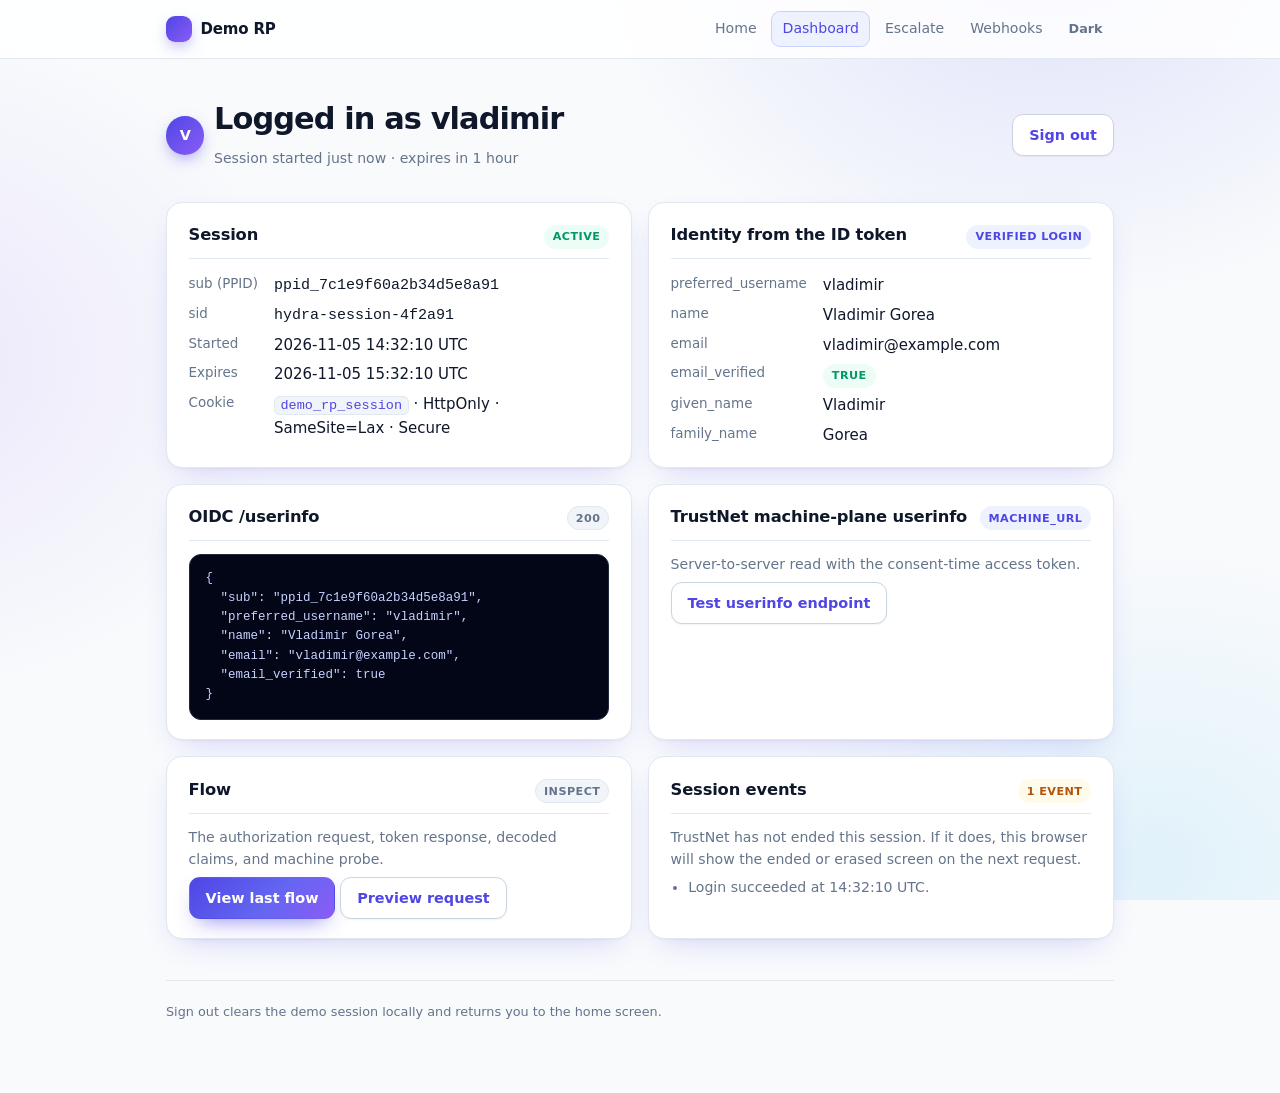
==== commit 990c4150: "rp escalation" ====
--- a/_DESIGN/screens/account-dashboard.html
+++ b/_DESIGN/screens/account-dashboard.html
@@ -14,6 +14,7 @@
       <nav class="nav" aria-label="Main">
         <a href="home.html">Home</a>
         <a href="account-dashboard.html" aria-current="page">Dashboard</a>
+        <a href="escalation-request.html">Escalate</a>
         <a href="webhook-log.html">Webhooks</a>
         <button class="btn ghost small" type="button" data-theme-toggle>Dark</button>
       </nav>
